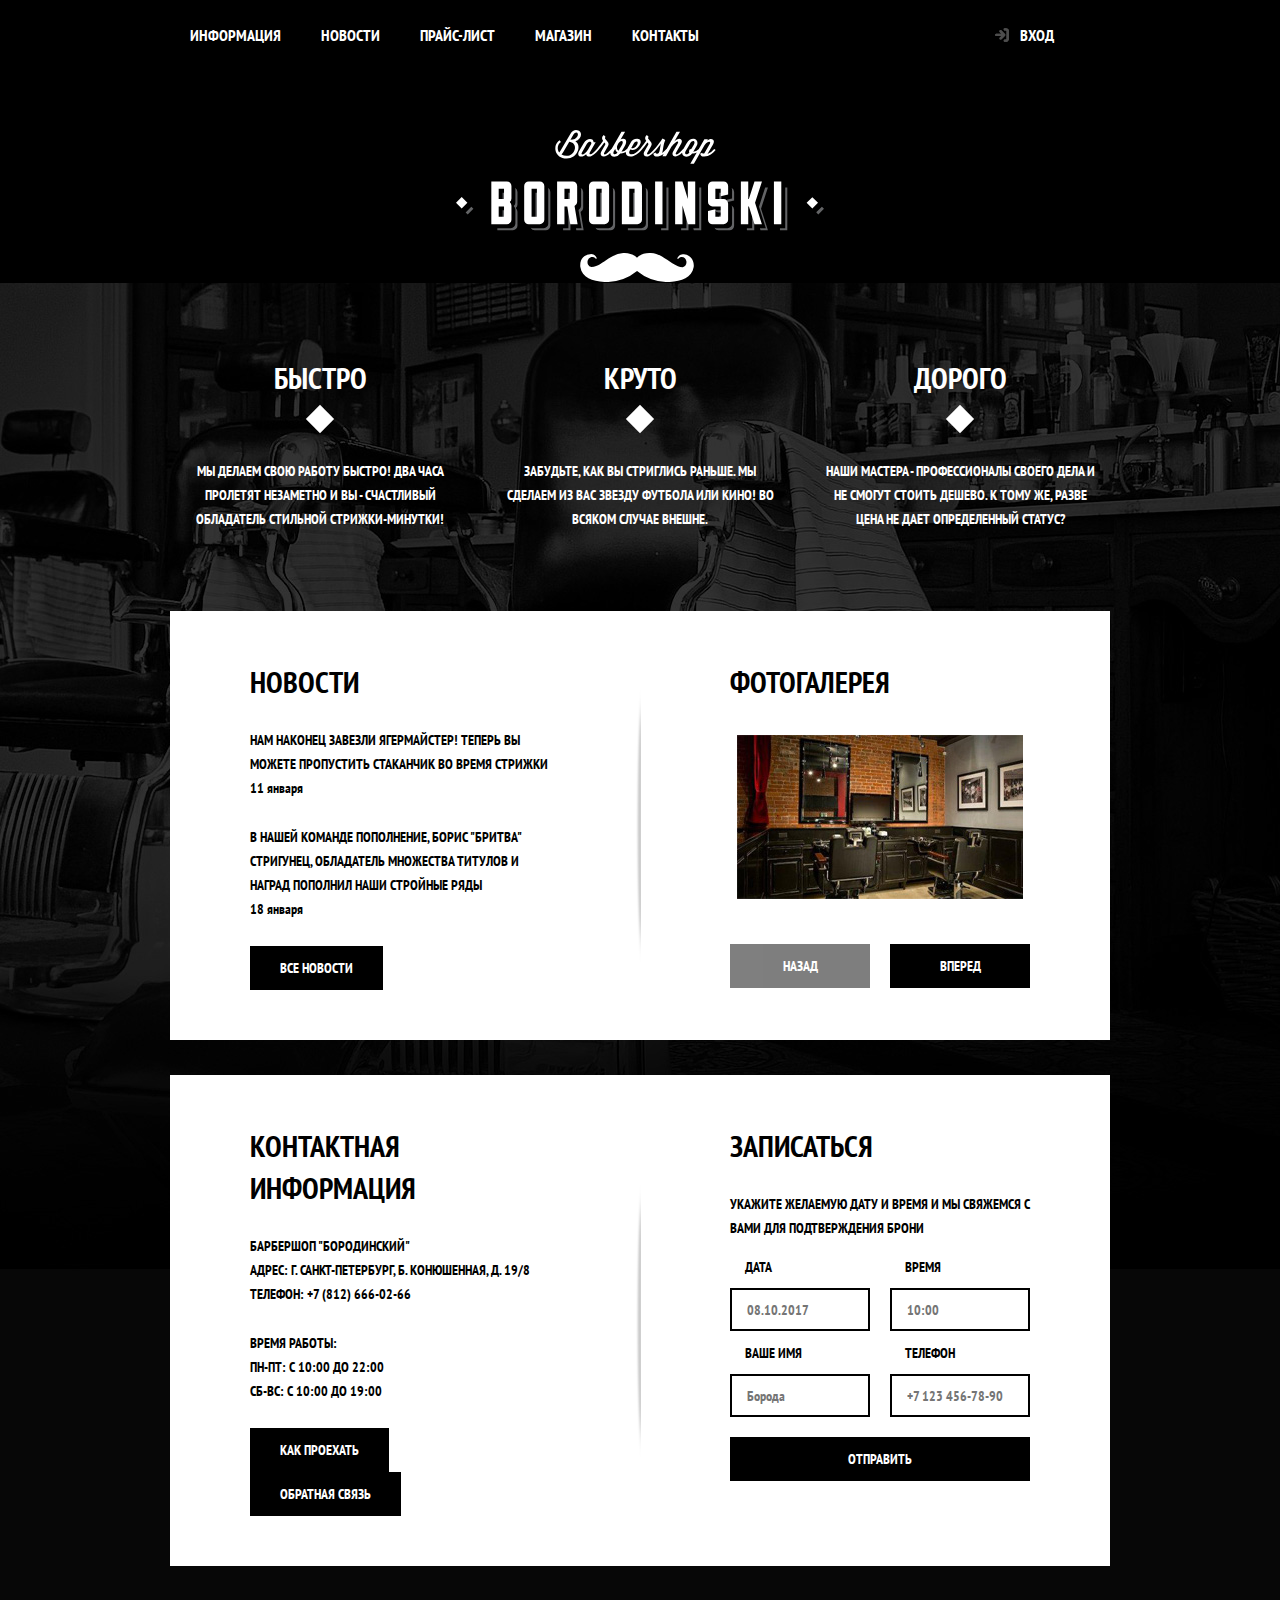
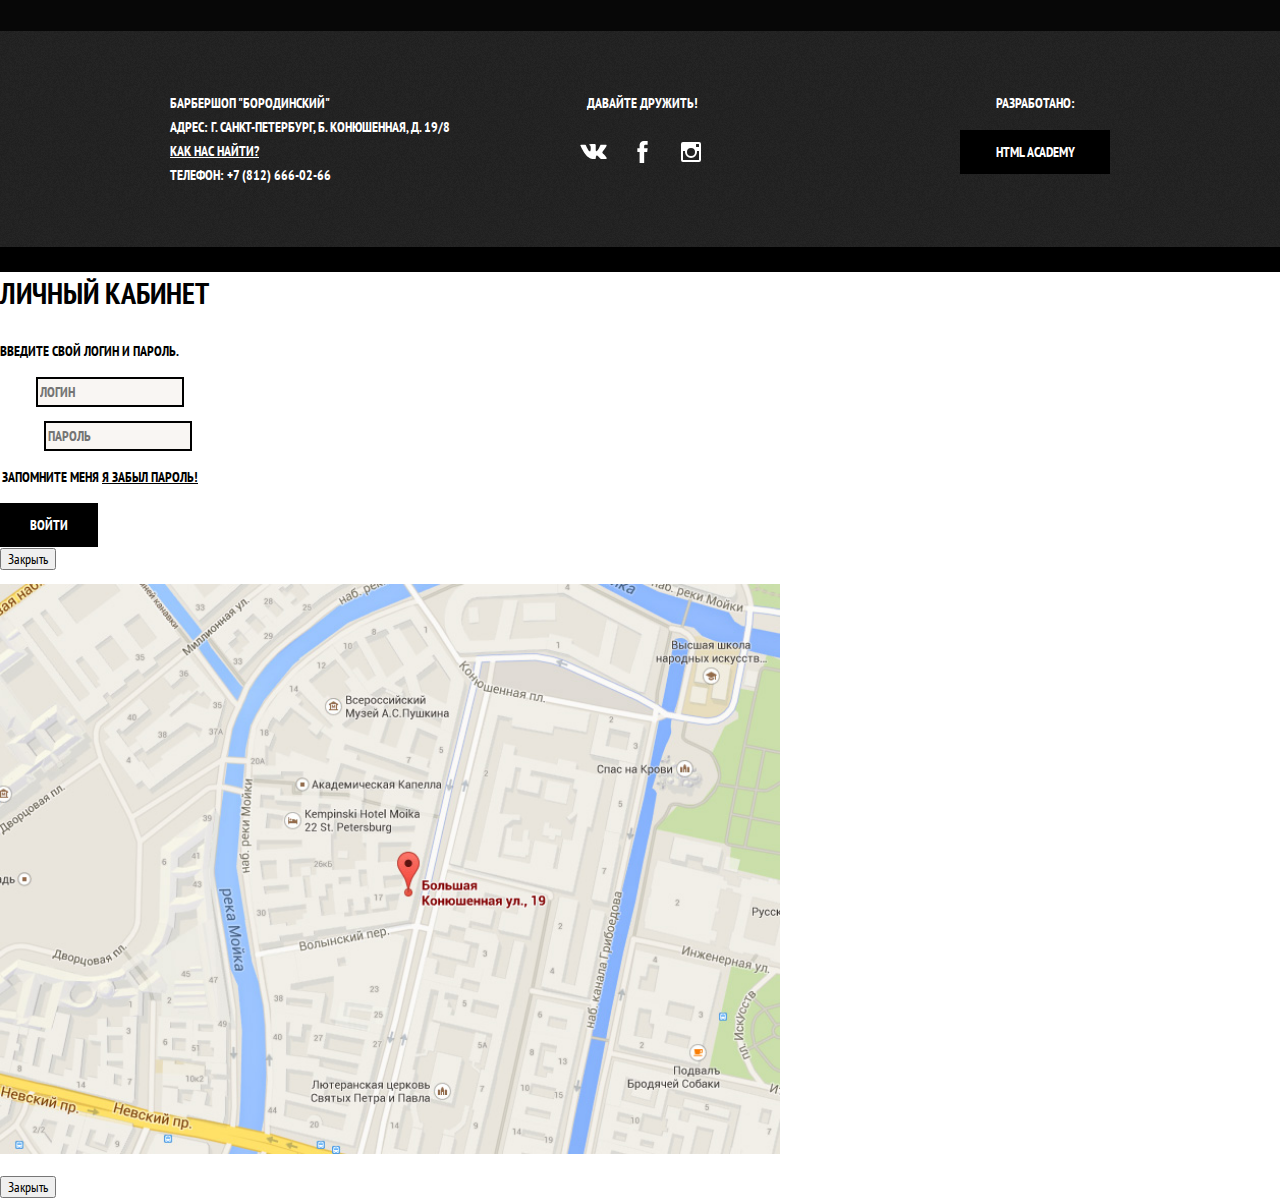
==== index.html @ 2cf4a9e5 "Загружен новый проект" ====
<!DOCTYPE html>
<html lang="ru">
  <head>
    <meta charset="utf-8">
    <title>Барбершоп "Бородинский"</title>
    <link rel="stylesheet" href="https://fonts.googleapis.com/css?family=PT+Sans+Narrow:400,700&amp;subset=latin,cyrillic">
    <link rel="stylesheet" href="css/normalize.css">
    <link rel="stylesheet" href="css/style.css">
  </head>
  <body>
    <header class="main-header">
      <nav class="main-navigation">
        <a class="main-header-logo">
          <img src="img/index-logo.svg" width="368" height="153" alt="Логотип барбершопа "Бородинский">
        </a>
        <div class="main-navigation-wrapper">
          <div class="container">
            <ul class="site-navigation">
              <li><a href="info.html">Информация</a></li>
              <li><a href="news.html">Новости</a></li>
              <li><a href="price.html">Прайс-лист</a></li>
              <li><a href="catalog.html">Магазин</a></li>
              <li><a href="contacts.html">Контакты</a></li>
            </ul>
            <ul class="user-navigation">
              <li><a class="login-link" href="login.html">Вход</a></li>
            </ul>
          </div>
        </div>
      </nav>
    </header>
    <main class="container">
      <h1 class="visually-hidden">Барбершоп "Бородинский"</h1>
      <section class="features">
        <h2 class="visually-hidden">Преимущества</h2>
        <ul class="features-list">
          <li class="features-item">
            <h3>Быстро</h3>
            <p>Мы делаем свою работу быстро! Два часа пролетят незаметно и вы - счастливый обладатель стильной стрижки-минутки!</p>
          </li>
          <li class="features-item">
            <h3>Круто</h3>
            <p>Забудьте, как вы стриглись раньше. Мы сделаем из вас звезду футбола или кино! Во всяком случае внешне.</p>
          </li>
          <li class="features-item">
            <h3>Дорого</h3>
            <p>Наши мастера - профессионалы своего дела и не смогут стоить дешево. К тому же, разве цена не дает определенный статус?</p>
          </li>
        </ul>
      </section>
      <div class="index-columns">
        <section class="news">
          <h2>Новости</h2>
          <ul class="news-list">
            <li class="news-item">
              <p>Нам наконец завезли Ягермайстер! Теперь вы можете пропустить стаканчик во время стрижки</p>
              <time datetime="2016-01-11">11 января</time>
            </li>
            <li class="news-item">
              <p>В нашей команде пополнение, Борис "Бритва" Стригунец, обладатель множества титулов и наград пополнил наши стройные ряды</p>
              <time datetime="2016-01-18">18 января</time>
            </li>
          </ul>
          <a class="button" href="news.html">Все новости</a>
        </section>
        <section class="gallery">
          <h2>Фотогалерея</h2>
          <div class="gallery-container">
            <figure class="gallery-content">
              <a href="#"><img src="img/studio.jpg" width="286" height="164" alt="Интерьер"></a>
            </figure>
            <button class="button gallery-button gallery-button-back" type="button" disabled>Назад</button>
            <button class="button gallery-button gallery-button-next" type="button">Вперед</button>
          </div>
        </section>
      </div>
      <div class="index-columns">
        <section class="contacts">
          <h2>Контактная информация</h2>
          <p>
            Барбершоп "Бородинский"<br>
            Адрес: г. Санкт-Петербург, Б. Конюшенная, д. 19/8<br>
            Телефон: +7 (812) 666-02-66
          </p>
          <p>
            Время работы:<br>
            пн-пт: с 10:00 до 22:00<br>
            сб-вс: с 10:00 до 19:00
          </p>
          <a class="button" href="map.html">Как проехать</a>
          <a class="button" href="contacts.html">Обратная связь</a>
        </section>
        <section class="appointment">
          <h2>Записаться</h2>
          <p class="appointment-info">Укажите желаемую дату и время и мы свяжемся с вами для подтверждения брони</p>
          <form class="appointment-form" action="https://echo.htmlacademy.ru" method="post">
            <p class="appointment-item">
              <label for="appointment-date">Дата</label>
              <input id="appointment-item" type="text" name="date" value="" placeholder="08.10.2017">
            </p>
            <p class="appointment-item">
              <label for="appointment-time">Время</label>
              <input id="appointment-time" type="text" name="time" value="" placeholder="10:00">
            </p>
            <p class="appointment-item">
              <label for="appointment-name">Ваше имя</label>
              <input id="appointment-name" type="text" name="name" value="" placeholder="Борода">
            </p>
            <p class="appointment-item">
              <label for="appointment-phone">Телефон</label>
              <input id="appointment-phone" type="tel" name="phone" value="" placeholder="+7 123 456-78-90">
            </p>
            <button class="button" type="submit">Отправить</button>
          </form>
        </section>
      </div>
    </main>
    <footer class="main-footer">
      <div class="container">
        <p class="footer-contacts">
          Барбершоп "Бородинский"<br>
          Адрес: г. Санкт-Петербург, Б. Конюшенная, д. 19/8<br>
          <a href="map.html">Как нас найти?</a><br>
          Телефон: +7 (812) 666-02-66
        </p>
        <div class="footer-social">
          <b>Давайте дружить!</b>
          <ul>
            <li><a class="social-button" href="#"><span class="visually-hidden">Вконтакте</span>
              <svg xmlns="http://www.w3.org/2000/svg" width="27" height="15" viewBox="0 0 26.14 14.91"><path d="M26 13.47l-.09-.17a13.55 13.55 0 0 0-2.6-3q-.87-.83-1.1-1.12A1 1 0 0 1 22 8a10.27 10.27 0 0 1 1.22-1.78l.88-1.16q2.35-3.13 2-4L26 .94a.8.8 0 0 0-.4-.22 2.14 2.14 0 0 0-.87 0h-3.92a.51.51 0 0 0-.27 0h-.3a.6.6 0 0 0-.15.14.93.93 0 0 0-.14.24 22.22 22.22 0 0 1-1.46 3.06q-.5.84-.93 1.46a7 7 0 0 1-.71.91 4.94 4.94 0 0 1-.52.47q-.23.18-.35.15l-.23-.05a.9.9 0 0 1-.31-.33 1.49 1.49 0 0 1-.16-.53V1.6a3.14 3.14 0 0 0 0-.62 2.12 2.12 0 0 0-.14-.44.73.73 0 0 0-.28-.33 1.57 1.57 0 0 0-.46-.18A9 9 0 0 0 12.57 0a8.93 8.93 0 0 0-3.25.33 1.83 1.83 0 0 0-.52.41q-.25.3-.07.33a1.67 1.67 0 0 1 1.16.59l.08.16a2.6 2.6 0 0 1 .19.63 6.32 6.32 0 0 1 .12 1 10.59 10.59 0 0 1 0 1.7q-.07.71-.13 1.1a2.21 2.21 0 0 1-.18.64 2.69 2.69 0 0 1-.16.3l-.07.07a1 1 0 0 1-.37.07.86.86 0 0 1-.46-.19 3.27 3.27 0 0 1-.56-.52 7 7 0 0 1-.66-.93q-.37-.6-.76-1.42l-.22-.39q-.2-.38-.56-1.11t-.62-1.43A.9.9 0 0 0 5.2.9h-.07a.93.93 0 0 0-.22-.16A1.44 1.44 0 0 0 4.6.65L.87.68A1 1 0 0 0 .1.94L0 1a.44.44 0 0 0 0 .22 1.08 1.08 0 0 0 .08.37Q.9 3.53 1.86 5.31t1.66 2.87Q4.23 9.27 5 10.24t1 1.24l.37.41.34.33a8.06 8.06 0 0 0 1 .78 16.34 16.34 0 0 0 1.4.9 7.6 7.6 0 0 0 1.79.72 6.19 6.19 0 0 0 2 .22h1.57a1.08 1.08 0 0 0 .72-.3l.05-.07a.9.9 0 0 0 .1-.25 1.38 1.38 0 0 0 0-.37 4.48 4.48 0 0 1 .09-1.05 2.77 2.77 0 0 1 .23-.71 1.74 1.74 0 0 1 .29-.4 1.19 1.19 0 0 1 .23-.2h.11a.86.86 0 0 1 .77.21 4.52 4.52 0 0 1 .83.79q.39.47.93 1.05a6.41 6.41 0 0 0 1 .87l.27.16a3.31 3.31 0 0 0 .71.3 1.53 1.53 0 0 0 .76.07l3.48-.05a1.58 1.58 0 0 0 .8-.17.68.68 0 0 0 .34-.37 1.06 1.06 0 0 0 0-.46 1.71 1.71 0 0 0-.1-.36z" fill="#fff"/></svg>
            </a></li>
            <li><a class="social-button" href="#"><span class="visually-hidden">Фейсбук</span>
              <svg xmlns="http://www.w3.org/2000/svg" width="19" height="22" viewBox="0 0 10.15 21.74"><path d="M3.34 1.12A4.77 4.77 0 0 1 6.53 0h3.61v3.81H7.81a1.07 1.07 0 0 0-1.09.83v2.55h3.42c-.08 1.23-.24 2.45-.41 3.67h-3v10.87H2.21V10.86H0V7.21h2.19V3.66a3.83 3.83 0 0 1 1.15-2.54z" fill="#fff"/></svg>
            </a></li>
            <li><a class="social-button" href="#"><span class="visually-hidden">Инстаграм</span>
              <svg xmlns="http://www.w3.org/2000/svg" width="20" height="20" viewBox="0 0 20 20"><path d="M18 0H2a2 2 0 0 0-2 2v16a2 2 0 0 0 2 2h16a2 2 0 0 0 2-2V2a2 2 0 0 0-2-2zm-8 6a4 4 0 1 1-4 4 4 4 0 0 1 4-4zM2.5 18a.47.47 0 0 1-.5-.5V9h2.1a3.4 3.4 0 0 0-.1 1 6 6 0 1 0 12 0 3.4 3.4 0 0 0-.1-1H18v8.5a.47.47 0 0 1-.5.5zM18 4.5a.47.47 0 0 1-.5.5h-2a.47.47 0 0 1-.5-.5v-2a.47.47 0 0 1 .5-.5h2a.47.47 0 0 1 .5.5z" fill="#fff"/></svg>
            </a></li>
          </ul>
        </div>
        <p class="footer-copyright">
          <b>Разработано:</b>
          <a class="button" href="https://htmlacademy.ru">HTML Academy</a>
        </p>
      </div>
    </footer>

    <section class="modal modal-login">
      <h2>Личный кабинет</h2>
      <p>Введите свой логин и пароль.</p>
      <form class="login-form" action="https://echo.htmlacademy.ru" method="post">
        <p>
          <label class="visually-hidden" for="user-login">Логин</label>
          <input class="login-icon-user" id="user-login" type="text" name="login" placeholder="Логин">
        </p>
        <p>
          <label class="visually-hidden" for="user-password">Пароль</label>
          <input class="login-icon-password" id="user-password" type="password" name="password" placeholder="Пароль">
        </p>
        <p class="login-password-info">
          <label for="login-password-info">
            <input type="checkbox" name="remember" class="visually-hidden">
            <span class="checkbox-indicator"></span>
            Запомните меня
          </label>
          <a class="restore" href="#">Я забыл пароль!</a>
        </p>
        <button class="button" type="submit">Войти</button>
      </form>
      <button class="modal-close" type="button">Закрыть</span>
    </section>

    <section class="modal modal-map">
      <h2 class="visually-hidden">Как до нас добраться</h2>
      <p>
        <img src="img/map.jpg" width="780" height="560" alt="Офис компании по адресу ул. Большая Конюшенная 19/8, Санкт-Петербург">
      </p>
      <button class="modal-close" type="button">Закрыть</button>
    </section>
  </body>
</html>
---- css/style.css ----
body {
  margin: 0;
  padding: 0;

  font-family: "PT Sans Narrow", Arial, sans-serif;
  font-size: 14px;
  line-height: 24px;
  font-weight: 700;
  color: #ffffff;
  text-transform: uppercase;

  background-color: #000000;
  background-image: url("../img/bg.jpg");
  background-position: top center;
  background-repeat: no-repeat;
}

a {
  text-decoration: none;
}

img {
  max-width: 100%;
  height: auto;
}

.visually-hidden:not(:focus):not(:active),
input[type="checkbox"].visually-hidden,
input[type="radio"].visually-hidden {
  width: 1px;
  height: 1px;
  margin: -1px;
  border: 0;
  padding: 0;

  white-space: nowrap;

  clip-path: inset(100%);
  clip: rect(0 0 0 0);
  overflow: hidden;
}

.inner-page {
  color: #000000;

  background-color: #f9f6f3;
  background-image: url("../img/pattern-light.jpg");
  background-position: 0 0;
  background-repeat: repeat;
}

.button {
  display: inline-block;
  margin-right: 16px;
  padding: 10px 30px;

  font: inherit;

  text-align: center;
  color: #ffffff;
  vertical-align: middle;
  text-transform: uppercase;

  background-color: #000000;
  border: none;
}

.button:hover,
.button:focus,
.button:active {
  background-color: #663d15;
}

.button.disabled,
.button:disabled {
  cursor: default;
  opacity: 0.5;
  background-color: #000000;
}

.main-navigation {
  font-size: 16px;
  line-height: 20px;
  color: #ffffff;

  background-color: #000000;
}

.site-navigation,
.user-navigation {
  list-style: none;
  margin: 0;
  padding: 0;
}

.site-navigation {
  display: flex;
  flex-wrap: wrap;
  width: 620px;
}

.user-navigation {
  display: flex;
  max-width: 140px;
}

.site-navigation a,
.user-navigation a {
  display: block;
  padding: 25px 20px;

  vertical-align: middle;
  color: #ffffff;
}

.site-navigation a:hover,
.site-navigation a:focus,
.user-navigation a:hover,
.user-navigation a:focus {
  background-color: #242424;
}

.user-navigation .login-link {
  position: relative;
  padding-left: 50px;
}

.login-link::before {
  content: "";

  position: absolute;
  top: 27px;
  left: 24px;

  width: 16px;
  height: 18px;

  background-image: url("../img/login.svg");
  background-repeat: no-repeat;
  background-position: 0 0;

  opacity: 0.3;
}

.login-link:hover::before,
.login-link:focus::before,
.login-link:active::before {
  opacity: 1;
}

.features-list {
  list-style: none;
}

.features-item {
  text-align: center;
}

.features-item h3 {
  position: relative;

  margin: 0;
  margin-bottom: 60px;

  font-size: 30px;
  line-height: 42px;
}

.features-item h3::after {
  content: "";

  position: absolute;
  bottom: -30px;
  left: 50%;
  margin-left: -10px;

  width: 20px;
  height: 20px;

  background-color: #ffffff;

  transform: rotate(45deg);
}

.features-item p {
  margin: 0 10px;
}

.index-columns {
  display: flex;
  justify-content: space-between;
  padding: 50px 80px;
  margin-bottom: 35px;
  color: #000000;

  background-color: #f8f5f2;
  background-image:
    url("../img/line.png"),
    url("../img/pattern-light.jpg");
  background-position: center, 0 0;
  background-repeat: no-repeat, repeat;
}

.index-columns h2 {
  margin: 0;
  margin-bottom: 25px;

  font-size: 30px;
  line-height: 42px;
}

.news-list {
  margin: 0;
  margin-bottom: 25px;
  padding: 0;

  list-style: none;
}

.news-item {
  margin-bottom: 25px;
}

.news-item p {
  margin: 0;
}

.news-item time {
  text-transform: none;
}

.gallery {
  width: 300px;
}

.gallery-container {
  position: relative;

  height: 260px;
}

.gallery-content {
  height: 164px;
  margin: 0;

  background-color: #cccccc;
  border: 7px solid #ffffff;
}

.gallery-content img {
  width: 286px;
  height: 164px;
}

.gallery-button {
  box-sizing: border-box;
  position: absolute;
  bottom: 0;

  width: 140px;
  margin: 0;
}

.gallery-button-back {
  left: 0;
}

.gallery-button-next {
  right: 0;
}

.contacts {
  width: 380px;
}

.contacts p {
  margin: 0;
  margin-bottom: 25px;
}

.appointment {
  width: 300px;
}

.appointment-info {
  margin: 0;
  margin-bottom: 15px;
}

.appointment-form {
  display: flex;
  flex-wrap: wrap;
  justify-content: space-between;
}

.appointment-item {
  width: 140px;
  margin: 0;
  margin-bottom: 10px;
}

.appointment-item label {
  display: block;
  margin-bottom: 9px;
  margin-left: 15px;
}

.appointment-item input {
  box-sizing: border-box;
  width: 140px;
  padding-top: 8px;
  padding-left: 15px;
  padding-right: 15px;
  padding-bottom: 7px;

  font: inherit;

  background-color: transparent;
  border: 2px solid #000000;
}

.appointment-item input:focus {
  border-color: #663d15;
}

.appointment .button {
  display: block;
  width: 100%;
  margin-top: 10px;
  margin-right: 0;
}

.page-title {
  font-size: 30px;
  line-height: 42px;
}

.breadcrumbs {
  list-style: none;
}

.breadcrumbs a {
  color: #000000;
}

.breadcrumbs a:hover,
.breadcrumbs a:focus {
  text-decoration: underline;
}

.breadcrumbs-current {
  color: #aba9a7;
}

.filter fieldset {
  border: none;
}

.filter legend {
  font-size: 24px;
  line-height: 30px;
}

.filter ul {
  list-style: none;
  line-height: 18px;
}

.filter-input:hover + label,
.filter-input:focus + label {
  color: #663d15;
}

.filter-input:disabled + label {
  color: #000000;

  opacity: 0.5;
}

.catalog-list {
  list-style: none;
}

.catalog-item {
  background-color: #f8f8f8;
  box-shadow: 0 0 10px rgba(0, 0, 0, 0.1);
}

.catalog-item:hover {
  box-shadow: 0 0 10px rgba(0, 0, 0, 0.2);
}

.catalog-item a {
  color: #000000;
}

.catalog-item h3 {
  font-size: 14px;
  line-height: 18px;
}

.catalog-category {
  text-transform: none;
}

.catalog-item-price b {
  font-size: 14px;
  line-height: 20px;
  text-align: center;

  background-color: #e5e5e5;
}

.catalog-item-price .button {
  line-height: 20px;
  color: #ffffff;
}

.pagination-list {
  list-style: none;
}

.pagination-item a {
  color: #ffffff;

  background-color: #000000;
}

.pagination-item a:hover,
.pagination-item a:focus,
.pagination-item a:active {
  background-color: #663d15;
}

.pagination-item-current a {
  color: #000000;

  background-color: #ffffff;
}

.pagination-item-current a:hover,
.pagination-item-current a:focus,
.pagination-item-current a:active {
  color: #000000;

  background-color: #ffffff;
}

.product-photo-preview {
  display: flex;
  padding: 0;
  margin: 0;

  list-style: none;
}

.product-photo-preview li {
  width: 140px;
  height: 149px;
  margin-right: 20px;

  box-shadow: 0 0 10px 2px rgba(0, 0, 0, 0.1);
}

.product-photo-preview li:nth-child(3n) {
  margin-right: 0;
}

.product-photo-full {
  width: 460px;
  height: 498px;
  margin: 0;
  margin-bottom: 20px;

  box-shadow: 0 0 10px rgba(0, 0, 0, 0.1);
}

.product-desc

.product-article {
  text-align: right;
  color: #aeaeae;
}

.product-price b {
  line-height: 20px;
  text-align: center;

  background-color: #e5e5e5;
}

.product-info h3 {
  font-size: 24px;
  line-height: 30px;
}

.product-info ul {
  list-style: none;
}

.main-footer {
  color: #ffffff;

  background-color: #212121;
  background-image: url("../img/pattern-dark.jpg");
  background-position: 0 0;
  background-repeat: repeat;
}

.footer-contacts a {
  color: #ffffff;
  text-decoration: underline;
}

.footer-contacts a:hover,
.footer-contacts a:focus {
  text-decoration: none;
}

.footer-social {
  text-align: center;
}

.footer-social ul {
  display: flex;
  flex-wrap: wrap;
  justify-content: space-between;
  width: 141px;
  margin: 0 auto;
  padding: 0;

  list-style: none;
}

.footer-social b {
  display: block;
  margin-bottom: 15px;
}

.social-button {
  display: flex;
  align-items: center;
  justify-content: center;
  width: 43px;
  height: 43px;

  color: #ffffff;
}

.social-button:hover,
.social-button:focus {
  background-color: #ffffff;
}

.social-button:hover path,
.social-button:focus path {
  fill: #000000;
}

.footer-copyright {
  text-align: center;
}

.footer-copyright .button {
  display: block;
  margin-right: 0;
}

.footer-copyright b {
  display: block;
  margin-bottom: 15px;
}

.footer-copyright .button:hover,
.footer-copyright .button:focus {
  color: #000000;

  background-color: #ffffff;
}

.modal {
  color: #000000;

  background-color: #f8f3f0;
  background-image: url("../img/pattern-light.jpg");
  background-position: 0 0;
  background-repeat: repeat;
}

.modal h2 {
  font-size: 30px;
  line-height: 42px;
}

.login-form input[type="text"],
.login-form input[type="password"] {
  font: inherit;
  color: #000000;
  text-transform: uppercase;

  background-color: #f9f6f3;
  border: 2px solid #000000;
}

.login-form input:focus {
  border-color: #663d15;
}

.login-checkbox:hover,
.login-checkbox:focus {
  color: #663d15;
}

.restore {
  color: #000000;
  text-decoration: underline;
}

.restore:hover,
.restore:focus {
  text-decoration: none;
}

/*Сетка*/

.container {
  width: 940px;
  margin: 0 auto;
  padding: 0 10px;
}

.main-header {
  margin-bottom: 75px;
}

.inner-page .main-header {
  margin-bottom: 50px;

  background-color: #000000;
}

.main-navigation {
  display: flex;
  flex-direction: column;
  align-items: center;
}

.inner-page .main-navigation {
  align-items: flex-start;
  flex-direction: row;
}

.main-header-logo {
  order: 2;
  width: 368px;
  height: 153px;
}

.inner-page .main-header-logo {
  order: 0;

  width: 111px;
  height: 24px;
  padding: 23px 20px;
}

.main-navigation-wrapper {
  width: 100%;
  margin-bottom: 60px;

  background-color: #000000;
}

.main-navigation-wrapper .container {
  display: flex;
  justify-content: space-between;
}

.site-navigation {
  width: 620px;
  margin: 0;
  padding: 0;

  list-style: none;
}

.user-navigation {
  width: 140px;
  margin: 0;
  padding: 0;

  list-style: none;
}

.inner-page .user-navigation {
  margin-left: auto;
}

.features {
  margin-bottom: 80px;
}

.features-list {
  display: flex;
  justify-content: space-between;
  margin: 0;
  padding: 0;

  list-style: none;
}

.features-item {
  width: 300px;
}

.news {
  width: 300px;
}

.gallery {
  width: 300px;
}

.contacts {
  width: 300px;
}

.appointment {
  width: 300px;
}

.page-title {
  margin: 0;
  margin-bottom: 15px;
  padding: 0;
}

.breadcrumbs {
  padding: 0;
  margin: 0;
  margin-bottom: 50px;
}

.catalog-columns {
  display: flex;
  justify-content: space-between;
}

.filters {
  width: 180px;
}

.catalog {
  width: 700px;
}

.catalog-list {
  display: flex;
  flex-wrap: wrap;
  padding: 0;
  margin: 0;
  margin-bottom: 25px;

  list-style: none;
}

.catalog-item {
  width: 220px;
  margin-bottom: 20px;
  margin-right: 20px;
}

.catalog-item:nth-child(3n) {
  margin-right: 0;
}

.pagination-list {
  padding: 0;
  margin: 0;

  list-style: none;
}

.product-photos {
  width: 460px;
}

.product-info {
  width: 390px;
}

.main-footer {
  padding: 60px 0;
  margin-top: 65px;
}

.inner-page .main-footer {
  margin-top: 45px;
}

.main-footer .container {
  display: flex;
}

.footer-contacts {
  width: 320px;
  margin: 0;
  margin-right: 80px;
}

.footer-social {
  width: 145px;
}

.footer-copyright {
  width: 150px;
  margin: 0;
  margin-left: auto;
}
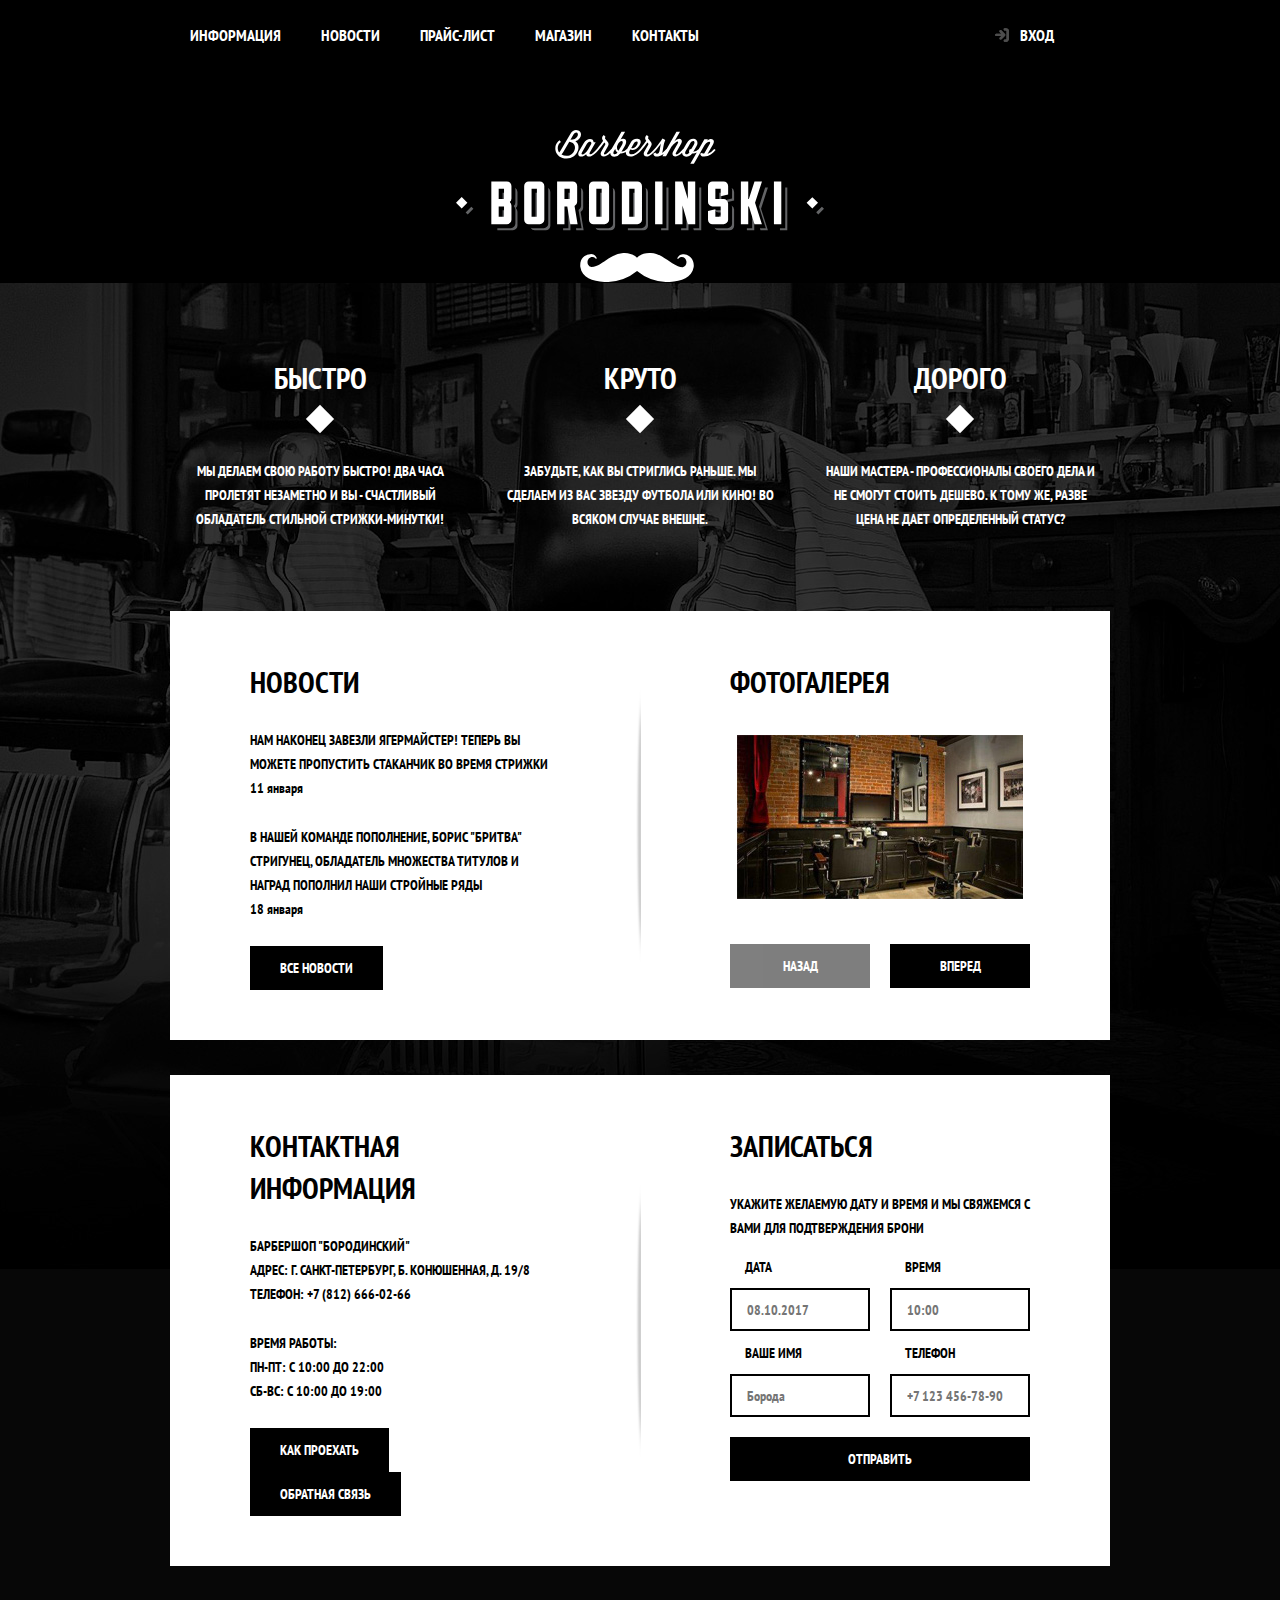
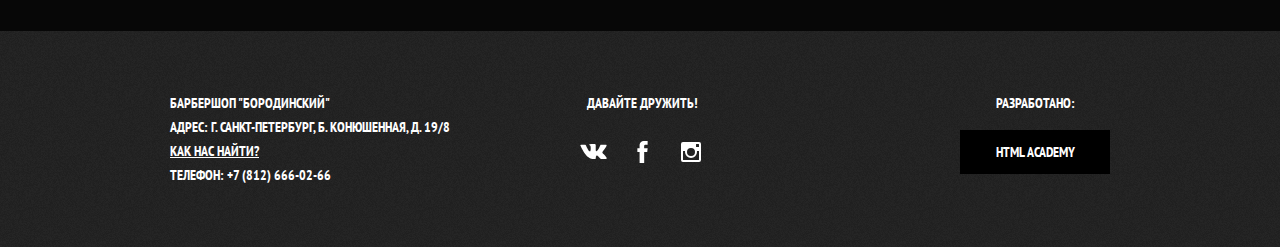
==== commit 7594ff98: "Добавлена страница Прайс и добавлены модальные окна" ====
--- a/index.html
+++ b/index.html
@@ -146,7 +146,7 @@
 
     <section class="modal modal-login">
       <h2>Личный кабинет</h2>
-      <p>Введите свой логин и пароль.</p>
+      <p class="modal-description">Введите свой логин и пароль</p>
       <form class="login-form" action="https://echo.htmlacademy.ru" method="post">
         <p>
           <label class="visually-hidden" for="user-login">Логин</label>
@@ -156,8 +156,8 @@
           <label class="visually-hidden" for="user-password">Пароль</label>
           <input class="login-icon-password" id="user-password" type="password" name="password" placeholder="Пароль">
         </p>
-        <p class="login-password-info">
-          <label for="login-password-info">
+        <p class="login-help">
+          <label for="login-checkbox">
             <input type="checkbox" name="remember" class="visually-hidden">
             <span class="checkbox-indicator"></span>
             Запомните меня
@@ -166,7 +166,7 @@
         </p>
         <button class="button" type="submit">Войти</button>
       </form>
-      <button class="modal-close" type="button">Закрыть</span>
+      <button class="modal-close" type="button">Закрыть</button>
     </section>
 
     <section class="modal modal-map">
--- a/css/style.css
+++ b/css/style.css
@@ -579,21 +579,90 @@
 }
 
 .modal {
+  position: fixed;
+
   color: #000000;
 
   background-color: #f8f3f0;
   background-image: url("../img/pattern-light.jpg");
   background-position: 0 0;
   background-repeat: repeat;
+  box-shadow: 0 30px 50px rgba(0, 0, 0, 0.7);
+}
+
+.modal-login {
+  top: 120px;
+  left: 50%;
+
+  display: none;
+
+  width: 300px;
+  margin-left: -230px;
+  padding: 50px 80px;
+}
+
+.modal-close {
+  position: absolute;
+  top: 0;
+  right: -34px;
+
+  width: 22px;
+  height: 22px;
+
+  font-size: 0;
+
+  border: 0;
+
+  cursor: pointer;
+}
+
+.modal-close::before,
+.modal-close::after {
+  content: "";
+
+  position: absolute;
+  top: 10px;
+  left: 2px;
+
+  width: 19px;
+  height: 3px;
+
+  background-color: #d0d0d0;
+}
+
+.modal-close::before {
+  transform: rotate(45deg);
+}
+
+.modal-close::after {
+  transform: rotate(-45deg);
 }
 
 .modal h2 {
+  margin: 0;
+  margin-bottom: 20px;
+
   font-size: 30px;
   line-height: 42px;
 }
 
+.modal-description {
+  margin: 0;
+  margin-bottom: 10px;
+}
+
+.login-form p {
+  margin: 0;
+  margin-bottom: 10px;
+}
+
 .login-form input[type="text"],
 .login-form input[type="password"] {
+  box-sizing: border-box;
+  width: 300px;
+  padding: 10px 15px;
+  padding-right: 40px;
+
   font: inherit;
   color: #000000;
   text-transform: uppercase;
@@ -606,11 +675,77 @@
   border-color: #663d15;
 }
 
+.login-form .login-help {
+  display: flex;
+  flex-wrap: wrap;
+  justify-content: space-between;
+  margin: 15px 0;
+}
+
+.login-icon-user {
+  background-image: url("../img/user.svg");
+  background-position: 270px center;
+  background-repeat: no-repeat;
+}
+
+.login-checkbox {
+  position: relative;
+
+  padding-left: 30px;
+
+  cursor: pointer;
+}
+
+.login-icon-password {
+  background-image: url("../img/lock.svg");
+  background-position: 270px center;
+  background-repeat: no-repeat;
+}
+
 .login-checkbox:hover,
 .login-checkbox:focus {
   color: #663d15;
 }
 
+.login-checkbox input[type="checkbox"] + .checkbox-indicator {
+  position: absolute;
+  top: 0;
+  left: 0;
+
+  width: 17px;
+  height: 17px;
+
+  border: 2px solid #000000;
+}
+
+.login-checkbox input[type="checkbox"]:focus + .checkbox-indicator {
+  border-color: #663d15;
+  outline: thin dotted;
+  outline: 5px auto -webkit-focus-ring-color;
+}
+
+.login-checkbox input[type="checkbox"]:checked + .checkbox-indicator::before,
+.login-checkbox input[type="checkbox"]:checked + .checkbox-indicator::after {
+  content: "";
+
+  position: absolute;
+  top: 8px;
+  left: 1px;
+
+  width: 15px;
+  height: 2px;
+
+  background-color: #000000;
+}
+
+.login-checkbox input[type="checkbox"]:checked + .checkbox-indicator::before {
+  transform: rotate(45deg);
+}
+
+.login-checkbox input[type="checkbox"]:checked + .checkbox-indicator::after {
+  transform: rotate(-45deg);
+}
+
 .restore {
   color: #000000;
   text-decoration: underline;
@@ -619,6 +754,29 @@
 .restore:hover,
 .restore:focus {
   text-decoration: none;
+}
+
+.login-form .button {
+  width: 100%;
+  margin-right: 0;
+}
+
+.modal-map {
+  display: none;
+
+  top: 50%;
+  left: 50%;
+
+  width: 766px;
+  height: 561px;
+  margin-top: -280px;
+  margin-left: -390px;
+
+  border: 7px solid white;
+}
+
+.modal-map p {
+  margin: 0;
 }
 
 /*Сетка*/
@@ -789,6 +947,151 @@
   width: 390px;
 }
 
+.inner-content {
+  margin-bottom: 75px;
+}
+
+.inner-content h2 {
+  margin-top: 60px;
+  margin-bottom: 30px;
+
+  font-size: 24px;
+  line-height: 30px;
+}
+
+.inner-content h3 {
+  margin-top: 60px;
+  margin-bottom: 30px;
+
+  font-size: 20px;
+  line-height: 24px;
+}
+
+.inner-content p {
+  margin: 14px 0;
+}
+
+.inner-content h2 + h3 {
+  margin-top: 30px;
+}
+
+.inner-content table {
+  border-collapse: collapse;
+}
+
+.inner-content td {
+  padding: 10px 15px;
+
+  border: 2px solid #000000;
+}
+
+.inner-content .big-heading {
+  display: flex;
+  align-items: center;
+
+  margin-top: 55px;
+  margin-bottom: 65px;
+
+  font-size: 48px;
+  line-height: 48px;
+  text-align: center;
+}
+
+.big-heading::before,
+.big-heading::after {
+  content: "";
+
+  flex-grow: 1;
+  flex-shrink: 0;
+
+  width: 50px;
+  height: 7px;
+
+  background: #000000;
+}
+
+.big-heading::before {
+  margin-right: 25px;
+}
+
+.big-heading::after {
+  margin-left: 25px;
+}
+
+.custom-list-1 {
+  margin: 14px 0;
+  padding: 0;
+
+  list-style: none;
+}
+
+.custom-list-1 li {
+  position: relative;
+
+  margin-bottom: 15px;
+  padding-left: 20px;
+}
+
+.custom-list-1 li::before {
+  content: "";
+
+  position: absolute;
+  top: 8px;
+  left: 0;
+
+  width: 8px;
+  height: 8px;
+
+  background-color: #000000;
+  transform: rotate(45deg);
+}
+
+.custom-table-1 {
+  width: 100%;
+}
+
+.custom-list-1 td {
+  width: 50%;
+}
+
+.custom-list-1 td:last-child {
+  text-align: center;
+}
+
+.inner-columns {
+  display: flex;
+  justify-content: space-between;
+  flex-wrap: wrap;
+
+  margin: 60px 0;
+}
+
+.inner-column-left,
+.inner-column-right {
+  width: 460px;
+}
+
+.inner-column-left *:first-child,
+.inner-column-right *:first-child {
+  margin-top: 0;
+}
+
+.inner-column-left *:last-child,
+.inner-column-right *:last-child {
+  margin-bottom: 0;
+}
+
+.inner-columns > h2:first-child {
+  width: 460px;
+  margin-top: 0;
+  margin-right: 460px;
+  margin-right: calc(100% - 460px);
+}
+
+.short-text {
+  padding-right: 80px;
+}
+
 .main-footer {
   padding: 60px 0;
   margin-top: 65px;
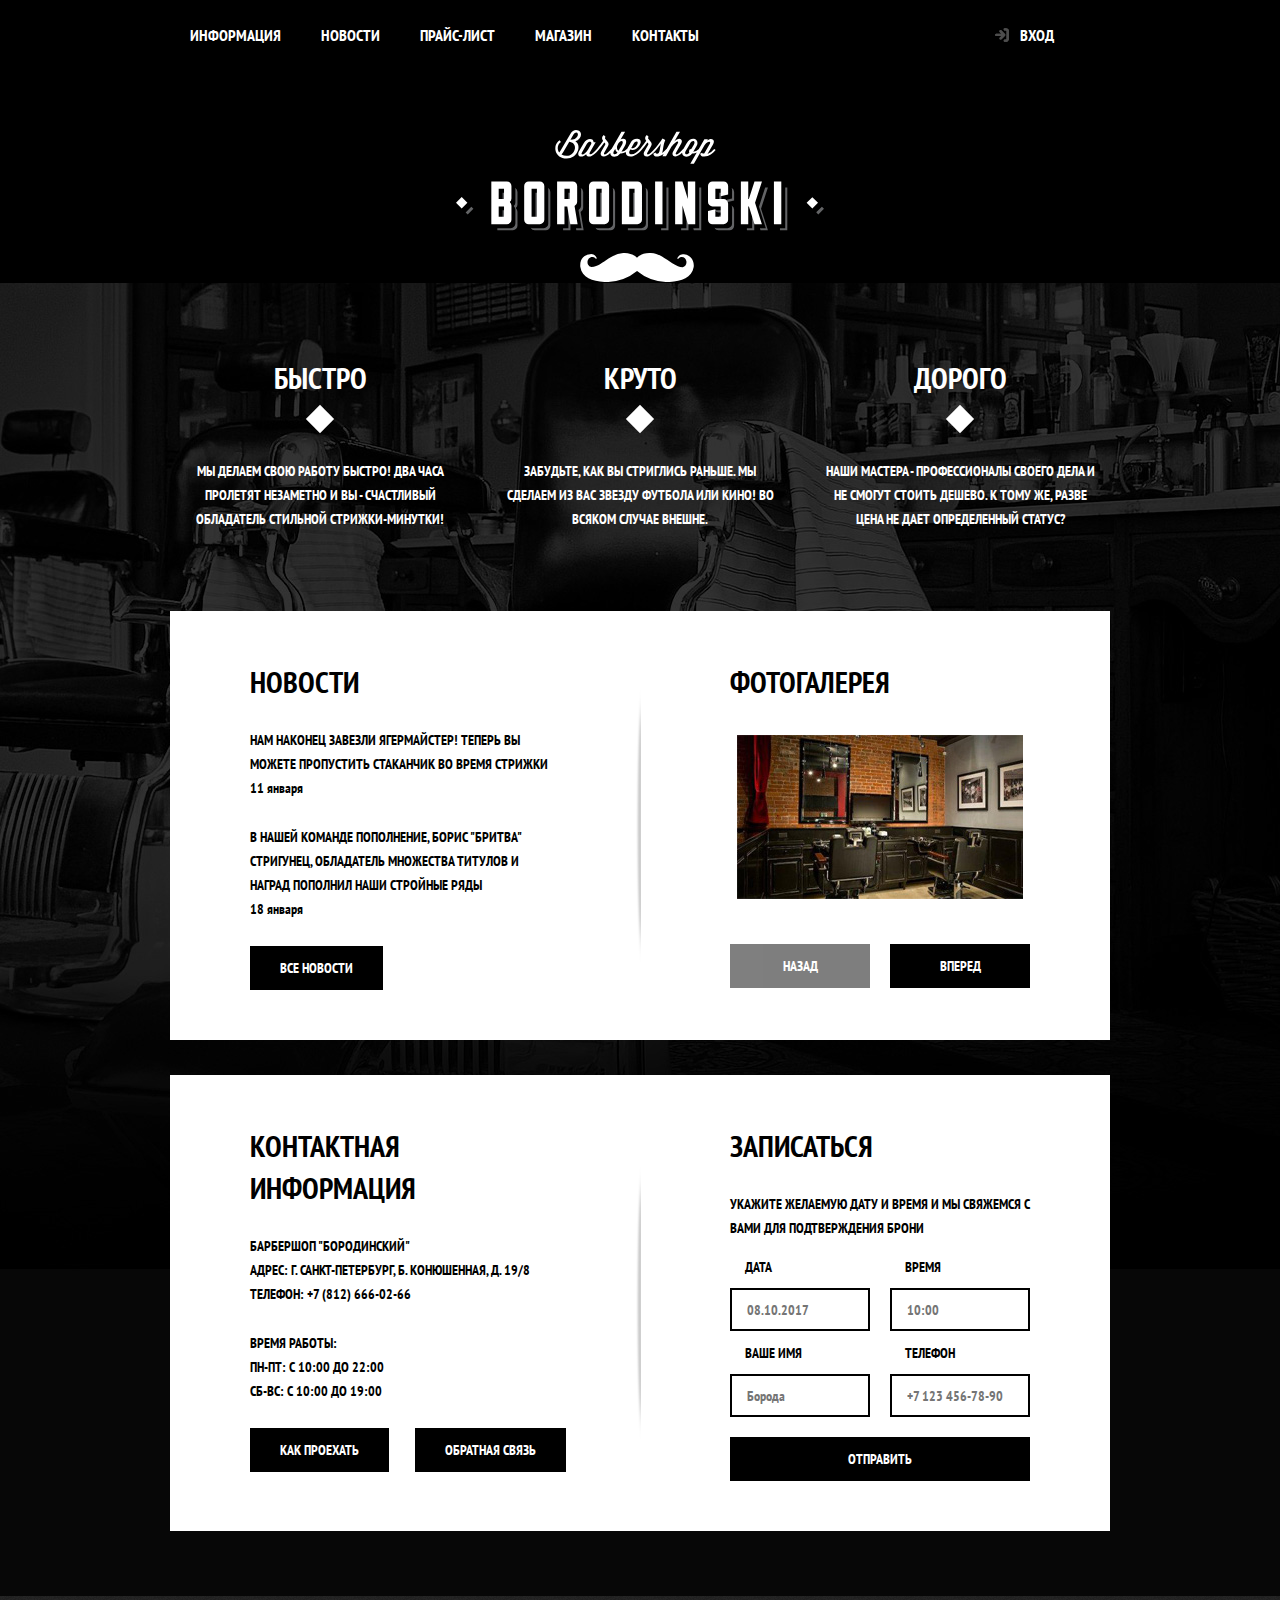
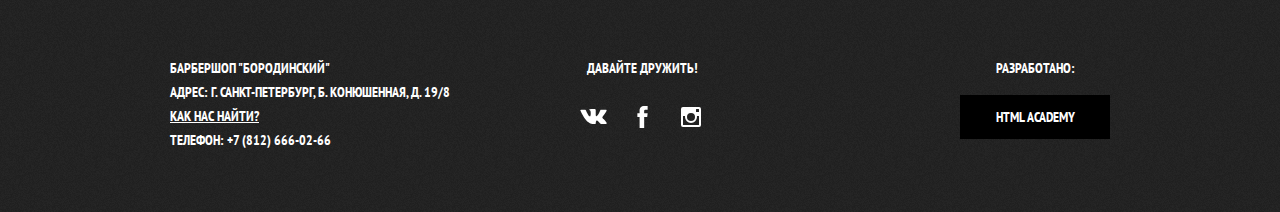
==== commit f936bc16: "Добавлены недостающие псевдоэлементы" ====
--- a/index.html
+++ b/index.html
@@ -87,8 +87,8 @@
             пн-пт: с 10:00 до 22:00<br>
             сб-вс: с 10:00 до 19:00
           </p>
-          <a class="button" href="map.html">Как проехать</a>
-          <a class="button" href="contacts.html">Обратная связь</a>
+          <a class="button contacts-button-map" href="map.html">Как проехать</a>
+          <a class="button call-back" href="contacts.html">Обратная связь</a>
         </section>
         <section class="appointment">
           <h2>Записаться</h2>
@@ -171,10 +171,98 @@
 
     <section class="modal modal-map">
       <h2 class="visually-hidden">Как до нас добраться</h2>
+      <iframe src="https://www.google.com/maps/embed?pb=!1m18!1m12!1m3!1d1998.6036253002806!2d30.320858715677204!3d59.93871916905467!2m3!1f0!2f0!3f0!3m2!1i1024!2i768!4f13.1!3m3!1m2!1s0x4696310fca145cc1%3A0x42b32648d8238007!2z0JHQvtC70YzRiNCw0Y8g0JrQvtC90Y7RiNC10L3QvdCw0Y8g0YPQuy4sIDE5LzgsINCh0LDQvdC60YIt0J_QtdGC0LXRgNCx0YPRgNCzLCAxOTExODY!5e0!3m2!1sru!2sru!4v1555344354332!5m2!1sru!2sru" width="766" height="560" allowfullscreen></iframe>
       <p>
-        <img src="img/map.jpg" width="780" height="560" alt="Офис компании по адресу ул. Большая Конюшенная 19/8, Санкт-Петербург">
+        <img src="img/map.jpg" width="766" height="560" alt="Офис компании по адресу ул. Большая Конюшенная 19/8, Санкт-Петербург">
       </p>
       <button class="modal-close" type="button">Закрыть</button>
     </section>
+
+    <script>
+      var link = document.querySelector(".login-link");
+
+      var popup = document.querySelector(".modal-login");
+      var close = popup.querySelector(".modal-close");
+
+      var form = popup.querySelector("form");
+      var login = popup.querySelector("[name=login]");
+      var password = popup.querySelector("[name=password]");
+
+      var isStorageSupport = true;
+      var storage = "";
+
+      try {
+        storage = localStorage.getItem("login");
+      } catch (err) {
+        isStorageSupport = false;
+      }
+
+      link.addEventListener("click", function (evt) {
+        evt.preventDefault();
+        popup.classList.add("modal-show");
+
+        if (storage) {
+          login.value = storage;
+          password.focus();
+        } else {
+          login.focus();
+        }
+      });
+
+      close.addEventListener("click", function (evt) {
+        evt.preventDefault();
+        popup.classList.remove("modal-show");
+        popup.classList.remove("modal-error");
+      });
+
+      form.addEventListener("submit", function (evt) {
+        if (!login.value || !password.value) {
+          evt.preventDefault();
+          popup.classList.remove("modal-error");
+          popup.offsetWidth = popup.offsetWidth;
+          popup.classList.add("modal-error");
+        } else {
+          if (isStorageSupport) {
+            localStorage.setItem("login", login.value);
+          }
+        }
+      });
+
+      window.addEventListener("keydown", function (evt) {
+        if (evt.keyCode === 27) {
+          evt.preventDefault();
+          if (popup.classList.contains("modal-show")) {
+            popup.classList.remove("modal-show");
+            popup.classList.remove("modal-error");
+          }
+        }
+      });
+
+      var mapLink = document.querySelector(".contacts-button-map");
+
+      var mapPopup = document.querySelector(".modal-map");
+      var mapClose = mapPopup.querySelector(".modal-close");
+
+      mapLink.addEventListener("click", function (evt) {
+        evt.preventDefault();
+        mapPopup.classList.add("modal-show");
+      });
+
+      mapClose.addEventListener("click", function (evt) {
+        evt.preventDefault();
+        mapPopup.classList.remove("modal-show");
+      });
+
+      window.addEventListener("keydown", function (evt) {
+        evt.preventDefault();
+        if (evt.keyCode === 27) {
+          if (mapPopup.classList.contains("modal-show")) {
+            mapPopup.classList.remove("modal-show");
+          }
+        }
+      });
+
+
+    </script>
   </body>
 </html>
--- a/css/style.css
+++ b/css/style.css
@@ -336,7 +336,39 @@
 }
 
 .breadcrumbs {
+  display: flex;
+  justify-content: flex-start;
+  flex-wrap: wrap;
+  padding: 0;
+  margin: 0;
+  margin-bottom: 50px;
+
   list-style: none;
+}
+
+.breadcrumbs li {
+  position: relative;
+
+  margin-right: 42px;
+}
+
+.breadcrumbs li::after {
+  content: "";
+
+  position: absolute;
+  top: 7px;
+  right: -25px;
+
+  width: 8px;
+  height: 8px;
+
+  background-color: #000000;
+
+  transform: rotate(45deg);
+}
+
+.breadcrumbs li:last-child {
+  margin-right: 0;
 }
 
 .breadcrumbs a {
@@ -352,18 +384,47 @@
   color: #aba9a7;
 }
 
+.breadcrumbs-current::after {
+  display: none;
+}
+
 .filter fieldset {
   border: none;
 }
 
+.filter fieldset:first-child {
+  margin-bottom: 35px;
+}
+
 .filter legend {
+  padding: 0;
+  margin: 0;
+  margin-bottom: 26px;
+
   font-size: 24px;
   line-height: 30px;
 }
 
 .filter ul {
+  padding: 0;
+  margin: 0;
+
   list-style: none;
   line-height: 18px;
+}
+
+.filter-option {
+  margin-bottom: 19px;
+  padding-left: 45px;
+}
+
+.filter-option label {
+  position: relative;
+
+  display: block;
+
+  cursor: pointer;
+  user-select: none;
 }
 
 .filter-input:hover + label,
@@ -371,39 +432,138 @@
   color: #663d15;
 }
 
+.filter-input-checkbox + label::before {
+  content: "";
+  position: absolute;
+  left: -42px;
+  top: 0;
+
+  width: 16px;
+  height: 16px;
+
+  border: 2px solid #000000;
+}
+
+.filter-input-checkbox:checked + label::after {
+  content: "";
+
+  position: absolute;
+  top: 4px;
+  left: -38px;
+
+  width: 12px;
+  height: 12px;
+
+  background-image: url("../img/cross.svg");
+  background-repeat: no-repeat;
+  background-position: 0 0;
+}
+
+.filter-input-radio + label::before {
+  content: "";
+
+  position: absolute;
+  left: -42px;
+  top: -1px;
+
+  width: 16px;
+  height: 16px;
+
+  border: 2px solid #000000;
+  border-radius: 50%;
+}
+
 .filter-input:disabled + label {
   color: #000000;
 
   opacity: 0.5;
 }
 
+.filter-input-radio:checked + label::after {
+  content: "";
+
+  position: absolute;
+  top: 5px;
+  left: -36px;
+
+  width: 8px;
+  height: 8px;
+
+  background-color: #000000;
+  border-radius: 50%;
+}
+
+.catalog {
+  width: 700px;
+}
+
 .catalog-list {
+  display: flex;
+  flex-wrap: wrap;
+  padding: 0;
+  margin: 0;
+  margin-bottom: 25px;
+
   list-style: none;
 }
 
 .catalog-item {
+  width: 220px;
+  margin-bottom: 20px;
+  margin-right: 20px;
+
   background-color: #f8f8f8;
   box-shadow: 0 0 10px rgba(0, 0, 0, 0.1);
 }
 
+.catalog-item:nth-child(3n) {
+  margin-right: 0;
+}
+
 .catalog-item:hover {
   box-shadow: 0 0 10px rgba(0, 0, 0, 0.2);
 }
 
 .catalog-item a {
+  display: flex;
+  flex-direction: column;
+
   color: #000000;
 }
 
 .catalog-item h3 {
+  order: 1;
+  margin-top: 17px;
+  margin-bottom: 12px;
+  margin-left: 16px;
+  margin-right: 15px;
+
   font-size: 14px;
   line-height: 18px;
 }
 
 .catalog-category {
+  display: block;
+
   text-transform: none;
 }
 
+.catalog-item-image {
+  width: 220px;
+  height: 165px;
+  margin: 0;
+}
+
+.catalog-item-price {
+  display: flex;
+  margin: 15px;
+  margin-top: 0;
+}
+
 .catalog-item-price b {
+  width: 112px;
+  padding: 13px 25px 11px;
+
   font-size: 14px;
   line-height: 20px;
   text-align: center;
@@ -412,15 +572,36 @@
 }
 
 .catalog-item-price .button {
+  width: 50px;
+  padding: 13px 18px 11px;
+  margin-right: 0;
+
   line-height: 20px;
   color: #ffffff;
 }
 
 .pagination-list {
+  display: flex;
+  flex-wrap: wrap;
+
+  padding: 0;
+  margin: 0;
+
   list-style: none;
 }
 
+.pagination-item {
+  margin-right: 5px;
+}
+
+.pagination-item:last-child {
+  margin-right: 0;
+}
+
 .pagination-item a {
+  display: block;
+  padding: 10px 19px;
+
   color: #ffffff;
 
   background-color: #000000;
@@ -475,7 +656,16 @@
   box-shadow: 0 0 10px rgba(0, 0, 0, 0.1);
 }
 
-.product-desc
+.product-description {
+  display: flex;
+  justify-content: space-between;
+  padding-right: 10px;
+  margin-bottom: 29px;
+}
+
+.product-description p {
+  width: 200px;
+}
 
 .product-article {
   text-align: right;
@@ -483,19 +673,77 @@
 }
 
 .product-price b {
+  width: 112px;
+  padding-top: 13px;
+  padding-left: 36px;
+  padding-right: 36px;
+  padding-bottom: 11px;
+
   line-height: 20px;
   text-align: center;
 
   background-color: #e5e5e5;
+
+  box-sizing: border-box;
+}
+
+.product-price .button {
+  padding-left: 17px;
+  padding-right: 17px;
+}
+
+.product-info {
+  width: 390px;
+  padding-top: 23px;
+}
+
+.product-info p {
+  margin: 0;
 }
 
 .product-info h3 {
+  margin: 0;
+  margin-bottom: 27px;
+
   font-size: 24px;
   line-height: 30px;
 }
 
+.product-info .product-text {
+  margin-bottom: 35px;
+}
+
+.product-info .product-price {
+  display: flex;
+  margin-bottom: 63px;
+}
+
 .product-info ul {
+  margin: 0;
+  padding: 0;
+
   list-style: none;
+}
+
+.product-info li {
+  position: relative;
+
+  padding-left: 23px;
+}
+
+.product-info li::before {
+  content: "";
+
+  position: absolute;
+  top: 7px;
+  left: 2px;
+
+  width: 8px;
+  height: 8px;
+
+  background-color: #000000;
+
+  transform: rotate(45deg);
 }
 
 .main-footer {
@@ -578,8 +826,50 @@
   background-color: #ffffff;
 }
 
+@keyframes bounce {
+  0% {
+    transform: translateY(-2000px);
+  }
+
+  70% {
+    transform: translateY(30px);
+  }
+
+  90% {
+    transform: translateY(-10px);
+  }
+
+  100% {
+    transform: translateY(0);
+  }
+}
+
+@keyframes shake {
+  0%,
+  100% {
+    transform: translateX(0);
+  }
+
+  10%,
+  30%,
+  50%,
+  70%,
+  90% {
+    transform: translateX(-10px);
+  }
+
+  20%,
+  40%,
+  60%,
+  80% {
+    transform: translateX(10px);
+  }
+}
+
 .modal {
   position: fixed;
+
+  display: none;
 
   color: #000000;
 
@@ -590,11 +880,21 @@
   box-shadow: 0 30px 50px rgba(0, 0, 0, 0.7);
 }
 
+.modal-show {
+  display: block;
+
+  animation: bounce 0.6s;
+}
+
+.modal-error {
+  animation: shake 0.6s;
+}
+
 .modal-login {
   top: 120px;
   left: 50%;
 
-  display: none;
+  /* display: none; */
 
   width: 300px;
   margin-left: -230px;
@@ -611,6 +911,7 @@
 
   font-size: 0;
 
+  background-color: transparent;
   border: 0;
 
   cursor: pointer;
@@ -762,7 +1063,7 @@
 }
 
 .modal-map {
-  display: none;
+  /* display: none; */
 
   top: 50%;
   left: 50%;
@@ -776,7 +1077,19 @@
 }
 
 .modal-map p {
-  margin: 0;
+  position: absolute;
+  top: 0;
+  left: 0;
+  z-index: 1;
+
+  margin: 0;
+}
+
+.modal-map iframe {
+  position: relative;
+  z-index: 2;
+
+  border: none;
 }
 
 /*Сетка*/
@@ -883,6 +1196,11 @@
   width: 300px;
 }
 
+.call-back {
+  position: absolute;
+  margin-left: 10px;
+}
+
 .appointment {
   width: 300px;
 }
@@ -893,12 +1211,6 @@
   padding: 0;
 }
 
-.breadcrumbs {
-  padding: 0;
-  margin: 0;
-  margin-bottom: 50px;
-}
-
 .catalog-columns {
   display: flex;
   justify-content: space-between;
@@ -906,30 +1218,6 @@
 
 .filters {
   width: 180px;
-}
-
-.catalog {
-  width: 700px;
-}
-
-.catalog-list {
-  display: flex;
-  flex-wrap: wrap;
-  padding: 0;
-  margin: 0;
-  margin-bottom: 25px;
-
-  list-style: none;
-}
-
-.catalog-item {
-  width: 220px;
-  margin-bottom: 20px;
-  margin-right: 20px;
-}
-
-.catalog-item:nth-child(3n) {
-  margin-right: 0;
 }
 
 .pagination-list {
